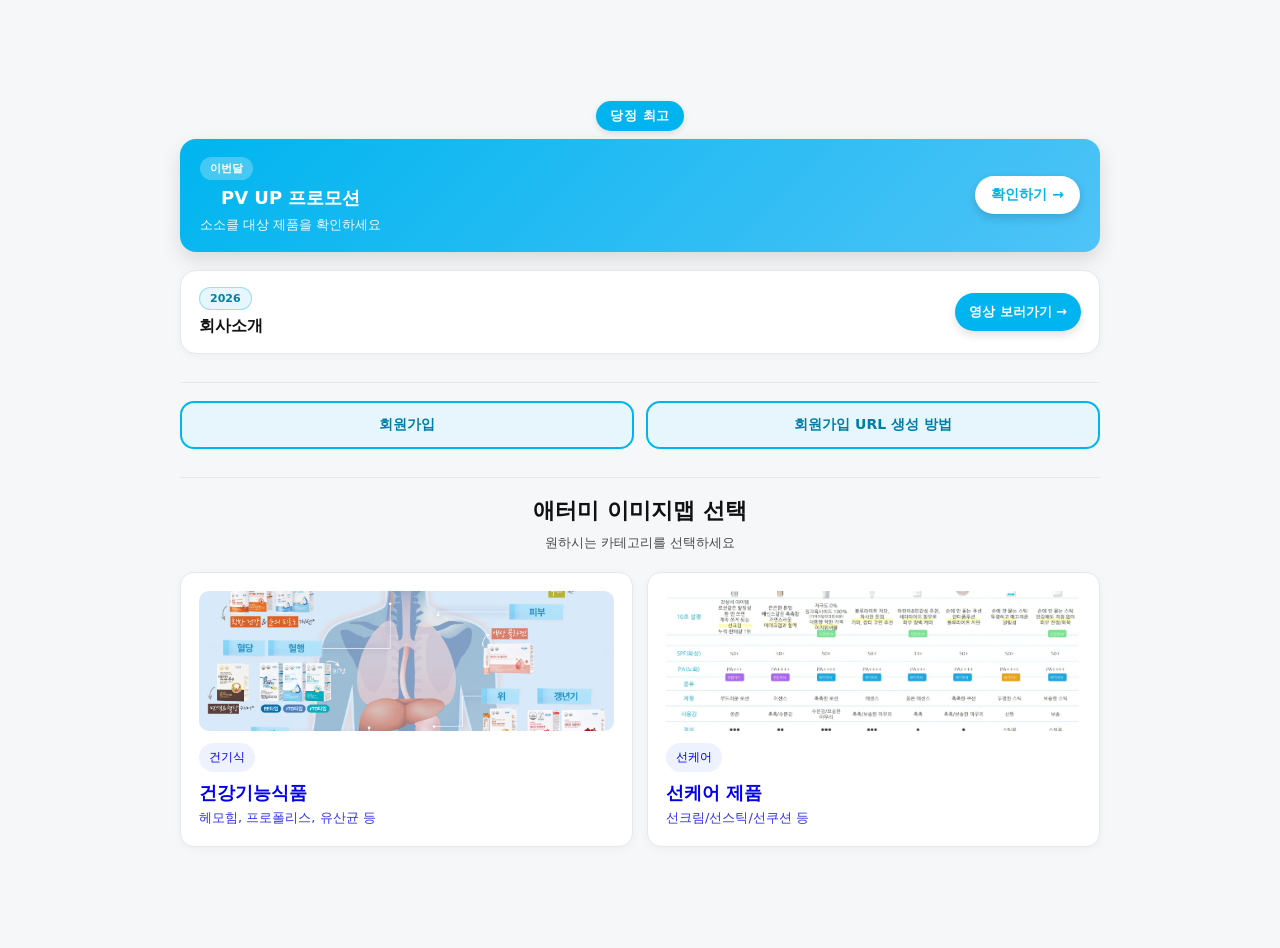
==== index.html @ 7d2eff8e "initial commit" ====
<!doctype html>
<html lang="ko">
<head>
  <meta charset="utf-8" />
  <meta name="viewport" content="width=device-width, initial-scale=1" />
  <meta property="og:type" content="website">
  <meta property="og:title" content="당정 최고에 오신걸 환영합니다.">
  <meta property="og:description" content="회사소개 · 프로모션 · 회원가입 · 이미지맵(건기식/선케어) 빠른 이동">
  <meta property="og:url" content="https://atomy-dangjung.netlify.app">
  <meta property="og:image" content="https://atomy-dangjung.netlify.app/images/og/og-main.jpg">
  <title>당정 최고에 오신걸 환영합니다.</title>
  <link rel="stylesheet" href="/css/site.css">
</head>

<body>
  <div class="wrap">
    <div class="container">
      <div class="badge-top">당정 최고</div>
      <div class="promo">
        <div class="promo-banner">
          <div class="promo-left">
            <div class="promo-badge">이번달</div>
            <div class="promo-title-text">PV UP 프로모션</div>
            <div class="promo-desc">
              소소클 대상 제품을 확인하세요
            </div>
          </div>

          <a class="promo-cta"
            href="/html/sosoClass/current.html">
            확인하기 →
          </a>
        </div>
      </div>
      <!-- ✅ 회사소개 영상 링크 카드 -->
      <div class="video-link">
        <div class="video-link-left">
          <div class="video-badge">2026</div>
          <div class="video-title">회사소개</div>
        </div>
        <a class="video-cta" href="/html/company/video-2026.html">영상 보러가기 →</a>
      </div>
      <div class="section-divider"></div>
      <section class="quick-guide">
        <a class="quick-guide-btn" href="https://m-kr.atomy.com/join/memberGate" target="_blank">회원가입</a>
        <a class="quick-guide-btn" href="/html/join_guide/join-url-guide.html">회원가입 URL 생성 방법</a>
      </section>
      <div class="section-divider"></div>
      <h1>애터미 이미지맵 선택</h1>
      <p class="sub">원하시는 카테고리를 선택하세요</p>

      <div class="grid">
        <!-- 건강기능식품 -->
        <a class="card" href="/html/healthCare.html">
          <img src="/images/healthCare.jpg"
               alt="건강기능식품"
               class="card-img">
          <div class="tag">건기식</div>
          <div class="title">건강기능식품</div>
          <p class="desc">
            헤모힘, 프로폴리스, 유산균 등
          </p>
        </a>

        <!-- 선케어 -->
        <a class="card" href="/html/sunCare.html">
          <img src="/images/sunCare.jpg"
               alt="선케어 제품"
               class="card-img">

          <div class="tag">선케어</div>
          <div class="title">선케어 제품</div>
          <p class="desc">
            선크림/선스틱/선쿠션 등
          </p>
        </a>
      </div>
    </div>
  </div>
</body>
</html>
---- css/site.css ----
/* ========== Base ========== */
body{
  margin:0;
  font-family: system-ui, -apple-system, Segoe UI, Roboto, Arial, sans-serif;
  background:#f6f7f9;
  color:#111;
}

.wrap{
  min-height:100vh;
  display:flex;
  align-items:center;
  justify-content:center;
  padding:24px;
}

/* 기존 메인용 */
.container{
  width:min(920px, 100%);
  margin:0 auto;
  text-align:center;
}

/* 가이드 페이지 전용 */
.guide-container{
  max-width: 980px;
  margin: 0 auto;
  padding: 16px;
}

h1{
  font-size:22px;
  margin:0 0 8px;
}

.sub{
  margin:0 0 20px;
  font-size:13px;
  opacity:.75;
}

.hint{
  margin-top:16px;
  font-size:12px;
  opacity:.7;
}

/* ========== Badge (센터) ========== */
.badge-top{
  display:inline-block;
  margin-bottom:8px;
  padding:6px 14px;
  font-size:13px;
  font-weight:700;
  letter-spacing:0.05em;
  color:#fff;
  background:#00B5EF;
  border-radius:999px;
  box-shadow:0 2px 6px rgba(0,0,0,.12);
}

/* ========== Cards ========== */
.grid{
  display:grid;
  grid-template-columns:repeat(2, 1fr);
  gap:14px;
}

@media (max-width: 640px){
  .grid{ grid-template-columns:1fr; }
}

.card{
  display:flex;
  flex-direction:column;
  justify-content:center;
  align-items:flex-start;
  text-decoration:none;
  background:#fff;
  border:1px solid #e6e8eb;
  border-radius:14px;
  padding:18px;
  min-height:140px;
  box-shadow:0 2px 10px rgba(0,0,0,.04);
  transition:transform .08s ease, box-shadow .08s ease;
}

.card:hover{
  transform:translateY(-2px);
  box-shadow:0 6px 18px rgba(0,0,0,.08);
}

.card-img{
  width:100%;
  height:140px;
  object-fit:cover;
  border-radius:10px;
  margin-bottom:12px;
  background:#e5e7eb;
}

.tag{
  font-size:12px;
  padding:6px 10px;
  border-radius:999px;
  background:#eef2ff;
  margin-bottom:10px;
}

.title{
  font-size:18px;
  font-weight:700;
  margin:0 0 6px;
  line-height:1.2;
}

.desc{
  font-size:13px;
  margin:0;
  opacity:.8;
  line-height:1.45;
}

/* ========== Promo (캡처본 1장) ========== */
.promo{
  width:min(920px, 100%);
  margin:0 auto 18px;
}

.promo-title{
  display:flex;
  align-items:center;
  justify-content:space-between;
  gap:10px;
  margin:0 0 10px;
}

.promo-title h2{
  font-size:16px;
  margin:0;
}

.promo-title .small{
  font-size:12px;
  opacity:.7;
}

.promo-link{
  display:block;
  text-decoration:none;
  color:inherit;
  border-radius:14px;
  overflow:hidden;
  border:1px solid #e6e8eb;
  box-shadow:0 2px 10px rgba(0,0,0,.04);
  background:#fff;
  transition:transform .08s ease, box-shadow .08s ease;
}

.promo-link:hover{
  transform:translateY(-1px);
  box-shadow:0 6px 18px rgba(0,0,0,.08);
}

.promo-link img{
  width:100%;
  height:auto;
  display:block;
}

.section-divider{
  margin: 28px 0 18px;
  height:1px;
  background:#e6e8eb;
}

/* ===== 프로모션 CSS 배너 ===== */
.promo-banner{
  display:flex;
  align-items:center;
  justify-content:space-between;
  gap:16px;
  padding:18px 20px;
  border-radius:16px;
  background: linear-gradient(
    135deg,
    #00B5EF,
    #4FC3F7
  );
  color:#fff;
  box-shadow:0 8px 20px rgba(0,0,0,.12);
}

/* 왼쪽 텍스트 영역 */
.promo-left{
  display:flex;
  flex-direction:column;
  gap:6px;
}

.promo-badge{
  display:inline-block;
  width:fit-content;
  padding:4px 10px;
  font-size:11px;
  font-weight:700;
  border-radius:999px;
  background:rgba(255,255,255,.25);
}

.promo-title-text{
  font-size:18px;
  font-weight:800;
}

.promo-desc{
  font-size:13px;
  opacity:.95;
}

/* CTA 버튼 */
.promo-cta{
  flex-shrink:0;
  padding:10px 16px;
  border-radius:999px;
  background:#ffffff;
  color:#00B5EF;
  font-size:14px;
  font-weight:800;
  text-decoration:none;
  box-shadow:0 4px 10px rgba(0,0,0,.15);
}

.promo-cta:hover{
  background:#f0faff;
}

/* 모바일 최적화 */
@media (max-width:640px){
  .promo-banner{
    flex-direction:column;
    align-items:flex-start;
    gap:14px;
  }

  .promo-cta{
    align-self:flex-end;
  }
}

/* ===== index: quick guide card ===== */
.quick-guide {
  display:flex;
  gap:12px;
  margin: 14px 0 18px;
}
.quick-guide-inner {
  display: flex;
  align-items: center;
  justify-content: space-between;
  gap: 14px;

  padding: 14px 14px;
  border: 1px solid rgba(0,0,0,0.10);
  border-radius: 12px;
  background: #fff;
}
.quick-guide-title {
  margin: 0 0 4px;
  font-size: 18px;
}
.quick-guide-desc {
  margin: 0;
  font-size: 13px;
  opacity: 0.8;
}
.quick-guide-btn {
  flex:1;
  text-align:center;
  padding:13px 12px;
  border-radius:14px;
  font-size:14px;
  font-weight:800;
  text-decoration:none;
  transition: transform .08s ease, box-shadow .08s ease;
  white-space:nowrap;   /* ✅ 줄바꿈 방지 */
}

/* ===== guide page ===== */
.page-header {
  margin: 10px 0 16px;
}
.page-title {
  margin: 0 0 6px;
  font-size: 22px;
}
.page-desc {
  margin: 0 0 10px;
  font-size: 13px;
  opacity: 0.85;
}
.page-actions .btn {
  display: inline-block;
  padding: 9px 12px;
  border-radius: 10px;
  border: 1px solid rgba(0,0,0,0.18);
  text-decoration: none;
}

.guide {
  display: grid;
  gap: 14px;
}
.guide-step {
  padding: 12px;
  border: 1px solid rgba(0,0,0,0.10);
  border-radius: 12px;
  background: #fff;
}
/* STEP 배지 스타일 */
.guide-step-title{
  display:inline-block;
  padding:6px 14px;
  margin:0 0 12px;

  font-size:12px;
  font-weight:800;
  letter-spacing:0.06em;

  color:#fff;
  background:#00B5EF;
  border-radius:999px;

  box-shadow:0 2px 6px rgba(0,0,0,.15);
}
.guide-img {
  width: 100%;
  height: auto;
  border-radius: 10px;
  display: block;
}

.page-footer {
  margin: 18px 0 6px;
}
.muted {
  opacity: 0.6;
  font-size: 12px;
}

/* ===== image modal ===== */
.img-modal {
  position: fixed;
  inset: 0;
  display: none;
  z-index: 9999;
}
.img-modal.is-open {
  display: block;
}
.img-modal-backdrop {
  position: absolute;
  inset: 0;
  background: rgba(0,0,0,0.65);
}
.img-modal-body {
  position: relative;
  max-width: 980px;
  margin: 30px auto;
  padding: 10px;
}
.img-modal-body img {
  width: 100%;
  height: auto;
  display: block;
  border-radius: 12px;
  background: #fff;
}
.img-modal-close {
  position: absolute;
  top: 8px;
  right: 8px;
  width: 40px;
  height: 40px;
  border-radius: 999px;
  border: 0;
  font-size: 26px;
  line-height: 40px;
  cursor: pointer;
}

/* ===== Quick Guide (회원가입 / URL 생성) ===== */
.quick-guide{
  display:flex;
  gap:12px;
  margin: 14px 0 18px;
}

.quick-guide-btn{
  flex:1;
  text-align:center;
  padding:13px 12px;
  border-radius:14px;
  font-size:14px;
  font-weight:800;
  text-decoration:none;
  white-space:nowrap;
  background:#e6f6fc;
  color:#007ea6;
  border:2px solid #00B5EF;
  transition: transform .08s ease, box-shadow .08s ease;
}

.quick-guide-btn:hover{
  transform: translateY(-1px);
  box-shadow:0 10px 22px rgba(0,0,0,.15);
}

/* 모바일에서도 한 줄 유지 */
@media (max-width:640px){
  .quick-guide-btn{
    font-size:13px;
    padding:12px 8px;
  }
}

/* ===== Company Video Link (홈: 링크만) ===== */
.video-link{
  display:flex;
  align-items:center;
  justify-content:space-between;
  gap:16px;
  padding:16px 18px;
  border-radius:16px;
  background:#ffffff;
  border:1px solid #e6e8eb;
  box-shadow:0 2px 10px rgba(0,0,0,.04);
  margin: 14px 0 18px;
}

.video-link-left{
  display:flex;
  flex-direction:column;
  gap:6px;
  text-align:left;
}

.video-badge{
  display:inline-block;
  width:fit-content;
  padding:4px 10px;
  font-size:11px;
  font-weight:800;
  border-radius:999px;
  background:#e6f6fc;
  color:#007ea6;
  border:1px solid rgba(0,181,239,.35);
}

.video-title{
  font-size:16px;
  font-weight:900;
}

.video-cta{
  flex-shrink:0;
  padding:10px 14px;
  border-radius:999px;
  background:#00B5EF;
  color:#fff;
  font-size:13px;
  font-weight:900;
  text-decoration:none;
  box-shadow:0 4px 10px rgba(0,0,0,.12);
  transition: transform .08s ease, box-shadow .08s ease;
}

.video-cta:hover{
  transform: translateY(-1px);
  box-shadow:0 8px 18px rgba(0,0,0,.16);
}

@media (max-width:640px){
  .video-link{
    align-items:flex-start;
  }
  .video-cta{
    padding:10px 16px;
  }
}
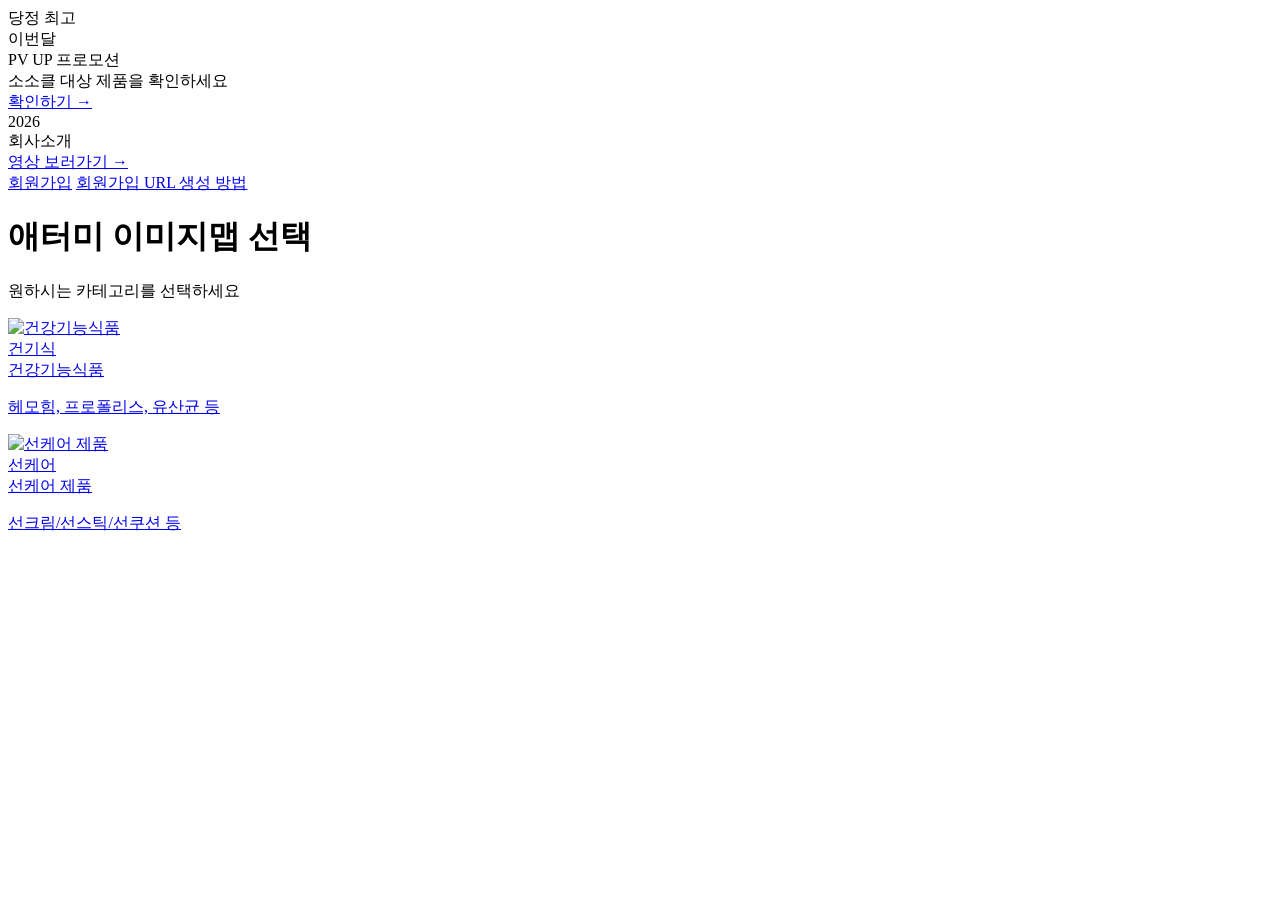
==== commit c1bba968: "<base href="/atomy_projects/"> 추가" ====
--- a/index.html
+++ b/index.html
@@ -6,10 +6,11 @@
   <meta property="og:type" content="website">
   <meta property="og:title" content="당정 최고에 오신걸 환영합니다.">
   <meta property="og:description" content="회사소개 · 프로모션 · 회원가입 · 이미지맵(건기식/선케어) 빠른 이동">
-  <meta property="og:url" content="https://atomy-dangjung.netlify.app">
-  <meta property="og:image" content="https://atomy-dangjung.netlify.app/images/og/og-main.jpg">
+  <meta property="og:url" content="https://mixmax77.github.io/atomy_projects/">
+  <meta property="og:image" content="https://mixmax77.github.io/atomy_projects/images/og/og-main.jpg">
   <title>당정 최고에 오신걸 환영합니다.</title>
-  <link rel="stylesheet" href="/css/site.css">
+  <base href="/atomy_projects/">
+  <link rel="stylesheet" href="css/site.css">
 </head>
 
 <body>
@@ -27,7 +28,7 @@
           </div>
 
           <a class="promo-cta"
-            href="/html/sosoClass/current.html">
+            href="html/sosoClass/current.html">
             확인하기 →
           </a>
         </div>
@@ -38,12 +39,12 @@
           <div class="video-badge">2026</div>
           <div class="video-title">회사소개</div>
         </div>
-        <a class="video-cta" href="/html/company/video-2026.html">영상 보러가기 →</a>
+        <a class="video-cta" href="html/company/video-2026.html">영상 보러가기 →</a>
       </div>
       <div class="section-divider"></div>
       <section class="quick-guide">
         <a class="quick-guide-btn" href="https://m-kr.atomy.com/join/memberGate" target="_blank">회원가입</a>
-        <a class="quick-guide-btn" href="/html/join_guide/join-url-guide.html">회원가입 URL 생성 방법</a>
+        <a class="quick-guide-btn" href="html/join_guide/join-url-guide.html">회원가입 URL 생성 방법</a>
       </section>
       <div class="section-divider"></div>
       <h1>애터미 이미지맵 선택</h1>
@@ -51,8 +52,8 @@
 
       <div class="grid">
         <!-- 건강기능식품 -->
-        <a class="card" href="/html/healthCare.html">
-          <img src="/images/healthCare.jpg"
+        <a class="card" href="html/healthCare.html">
+          <img src="images/healthCare.jpg"
                alt="건강기능식품"
                class="card-img">
           <div class="tag">건기식</div>
@@ -63,8 +64,8 @@
         </a>
 
         <!-- 선케어 -->
-        <a class="card" href="/html/sunCare.html">
-          <img src="/images/sunCare.jpg"
+        <a class="card" href="html/sunCare.html">
+          <img src="images/sunCare.jpg"
                alt="선케어 제품"
                class="card-img">
 
